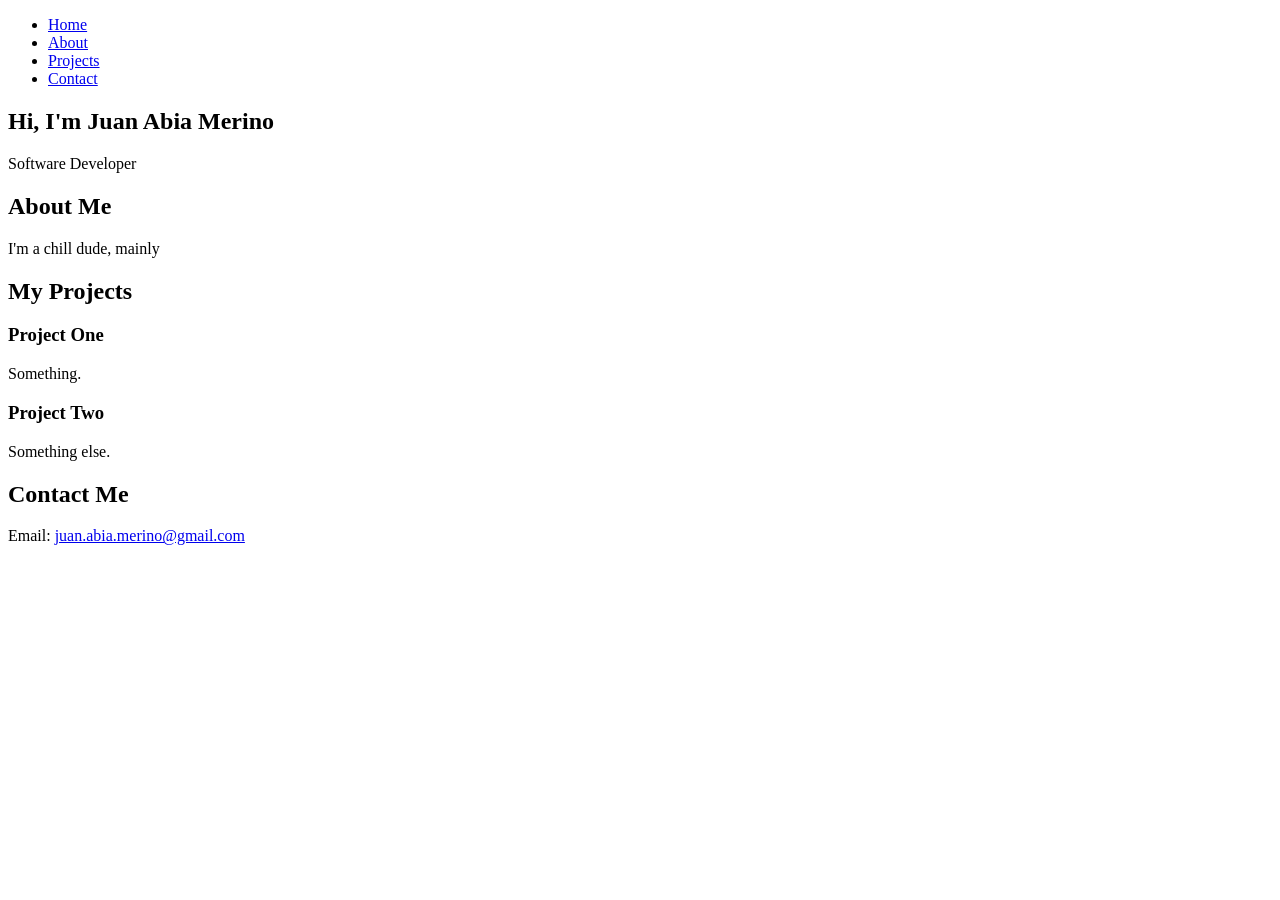
==== index.html @ dba0473e "I wrote something in the wrong order" ====
<!DOCTYPE html>
<html lang="en">
<head>
    <meta charset="UTF-8"/>
    <meta name="viewport" content="width=device-width, initial-scale=1.0" />
    <link rel="stylesheet" href="styles.css">
</head>
<body>
    <header>
        <nav>
            <ul>
                <li><a href="#home">Home</a></li>
                <li><a href="#about">About</a></li>
                <li><a href="#projects">Projects</a></li>
                <li><a href="contact">Contact</a></li>
            </ul>
        </nav>
    </header>

    <main>
        <section id="home">
            <h1>Hi, I'm Juan Abia Merino</h1>
            <p>Software Developer</p>
        </section>

        <section id="about">
            <h2>About Me</h2>
            <p>I'm a chill dude, mainly</p>
        </section>

        <section id="projects">
            <h2>My Projects</h2>
            <div class="card">
                <h3>Project One</h3>
                <p>Something.</p>
            </div>
            <div class="card">
                <h3>Project Two</h3>
                <p>Something else.</p>
            </div>
        </section>

        <section id="contact">
            <h2>Contact Me</h2>
            <p>Email: <a href="mailto:juan.abia.merino@gmail.com?subject=Hello%20There">juan.abia.merino@gmail.com</a></p>
        </section>
    </main>

</body>

</html>
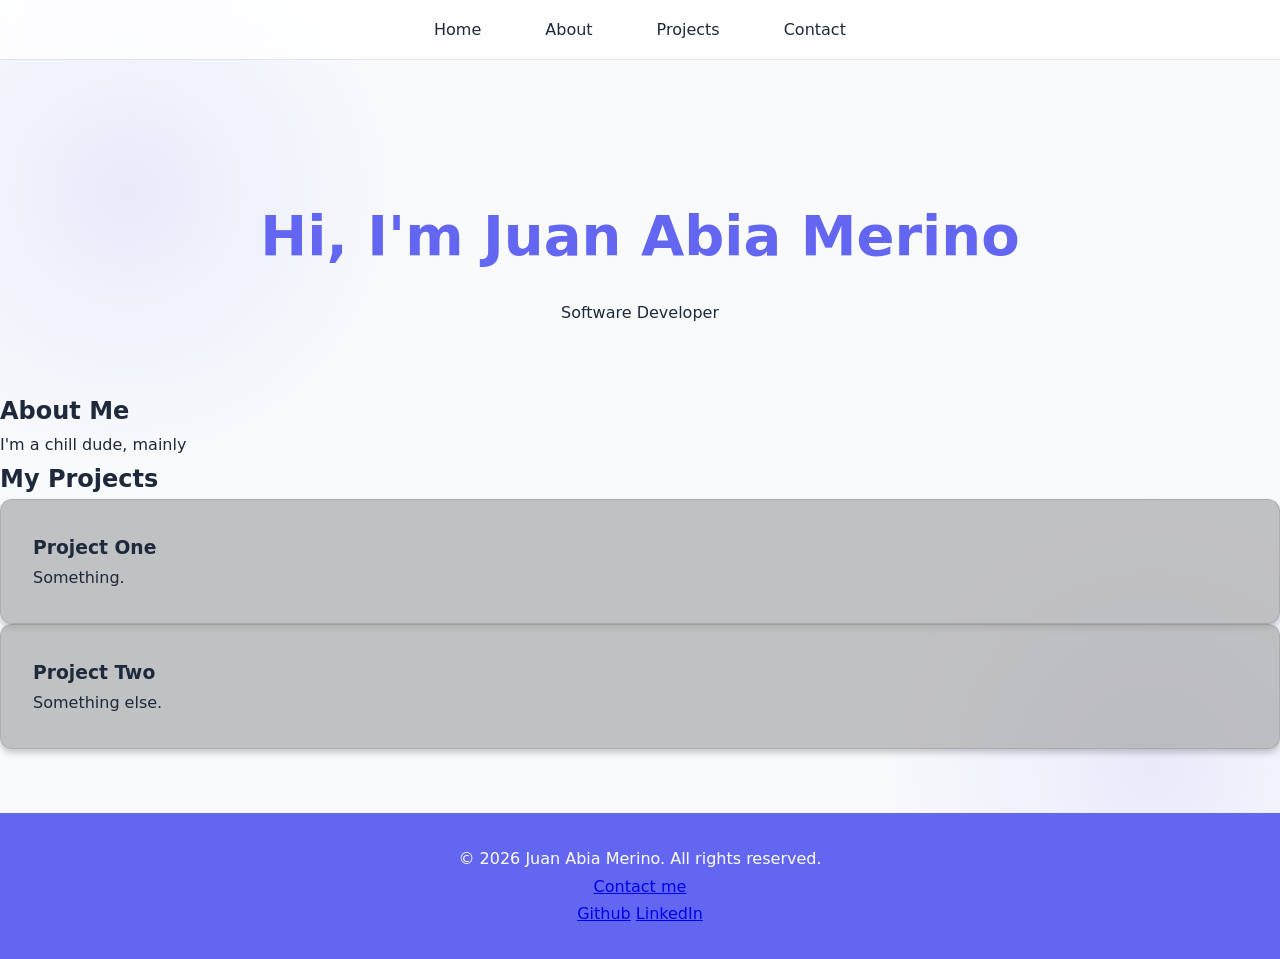
==== commit b592f005: "A bit of rework" ====
--- a/index.html
+++ b/index.html
@@ -3,7 +3,7 @@
 <head>
     <meta charset="UTF-8"/>
     <meta name="viewport" content="width=device-width, initial-scale=1.0" />
-    <link rel="stylesheet" href="styles.css">
+    <link rel="stylesheet" href="./css/styles.css">
 </head>
 <body>
     <header>
@@ -12,7 +12,7 @@
                 <li><a href="#home">Home</a></li>
                 <li><a href="#about">About</a></li>
                 <li><a href="#projects">Projects</a></li>
-                <li><a href="contact">Contact</a></li>
+                <li><a href="#contact">Contact</a></li>
             </ul>
         </nav>
     </header>
@@ -39,12 +39,15 @@
                 <p>Something else.</p>
             </div>
         </section>
-
-        <section id="contact">
-            <h2>Contact Me</h2>
-            <p>Email: <a href="mailto:juan.abia.merino@gmail.com?subject=Hello%20There">juan.abia.merino@gmail.com</a></p>
-        </section>
     </main>
+    <footer>
+        <p>&copy; 2026 Juan Abia Merino. All rights reserved.</p>
+        <p><a href="mailto:juan.abia.merino@gmail.com?subject=Hello%20There">Contact me</a></p>
+        <div>
+            <a href="https://github.com/J4ck4b14" target="_blank">Github</a>
+            <a href="https://linkedin.com/in/juanabiamerino" target="_blank">LinkedIn</a>
+        </div>
+    </footer>
 
 </body>
 
--- a/css/styles.css
+++ b/css/styles.css
@@ -0,0 +1,127 @@
+/* Reset & Variables */
+:root {
+    --primary: #6366f1;
+    --text: #1e293b;
+    --bg: #f8fafc;
+    --card-bg: #9e9e9e9e;
+    --shadow: 0 4px 6px rgba(0,0,0,0.2);
+    --radius: 12px;
+    --transition: all 0.3s ease;
+
+}
+
+* {
+    margin: 0;
+    padding: 0;
+    box-sizing: border-box;
+
+}
+
+body {
+    font-family:'Segoe UI', system-ui, sans-serif;
+    line-height: 1.7;
+    color: var(--text);
+    background: var(--bg);
+    background-image:
+    radial-gradient(circle at 10% 20%, rgba(99, 102, 241, 0.1) 0%, transparent 20%),
+    radial-gradient(circle at 90% 80%, rgba(99, 102, 241, 0.1) 0%, transparent 20%);
+
+}
+
+/* Glassmorphic header */
+header {
+    backdrop-filter: blur(10px);
+    background: rgba(255, 255, 255, 0.8);
+    border-bottom: 1px solid rgba(0,0,0,0.1);
+    padding: 1rem 0;
+    position: sticky;
+    top: 0;
+    z-index: 1000;
+    transition: var(--transition);
+
+}
+
+nav ul {
+    display: flex;
+    justify-content: center;
+    gap: 2rem;
+    list-style: none;
+
+}
+
+nav a {
+    color: var(--text);
+    text-decoration: none;
+    font-weight: 500;
+    padding: 0.5rem 1rem;
+    border-radius: var(--radius);
+    transition: var(--transition);
+
+}
+
+nav a:hover {
+    background: var(--primary);
+    color: white;
+    transform: translateY(-2px);
+
+}
+
+/* Hero Section */
+#home {
+    text-align: center;
+    padding: 8rem 2rem 4rem;
+
+}
+
+#home h1 {
+    font-size: clamp(2rem, 5vw, 3.5rem);
+    color: var(--primary);
+    margin-bottom: 1rem;
+
+}
+
+/* Cards */
+.card {
+    background: var(--card-bg);
+    padding: 2rem;
+    border-radius: var(--radius);
+    box-shadow: var(--shadow);
+    transition: var(--transition);
+    border: 1px solid rgba(0,0,0,0.1);
+
+}
+
+.card:hover {
+    transform: translateY(-5px);
+    box-shadow: 0 20px 25px -5px rgba(0, 0, 0, 0.1);
+
+}
+
+/* Gradient button */
+button {
+    background: linear-gradient(135deg, #6366f1, #8b5cf6);
+    color: white;
+    border: none;
+    padding: 12px 14px;
+    border-radius: var(--radius);
+    cursor: pointer;
+    font-weight: 600;
+    transition: var(--transition);
+
+}
+
+button:hover{
+    transform: scale(1.05);
+    box-shadow: 0 10px 25px rgba(99, 102, 241, 0.3);
+
+}
+
+/* Footer */
+footer {
+    text-align: center;
+    padding: 2rem;
+    margin-top: 4rem;
+    background: var(--primary);
+    color: white;
+
+}
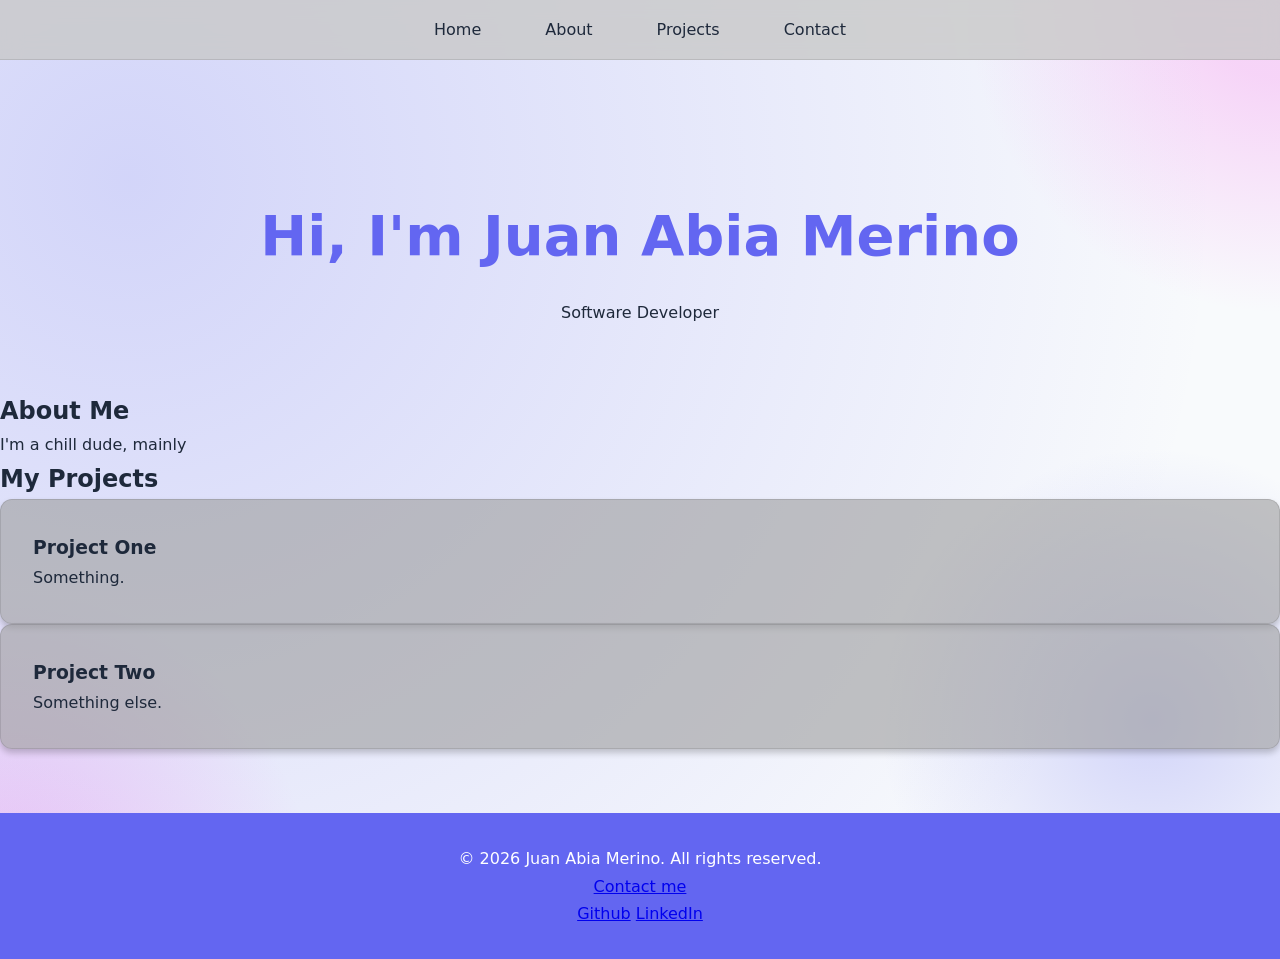
==== commit aee1b6b9: "Added details index.html + Started contact.html" ====
--- a/index.html
+++ b/index.html
@@ -12,7 +12,7 @@
                 <li><a href="#home">Home</a></li>
                 <li><a href="#about">About</a></li>
                 <li><a href="#projects">Projects</a></li>
-                <li><a href="#contact">Contact</a></li>
+                <li><a href="contact.html">Contact</a></li>
             </ul>
         </nav>
     </header>
--- a/css/styles.css
+++ b/css/styles.css
@@ -23,15 +23,19 @@
     color: var(--text);
     background: var(--bg);
     background-image:
-    radial-gradient(circle at 10% 20%, rgba(99, 102, 241, 0.1) 0%, transparent 20%),
-    radial-gradient(circle at 90% 80%, rgba(99, 102, 241, 0.1) 0%, transparent 20%);
+    radial-gradient(circle at 10% 20%, rgba(99, 102, 241, 0.25) 0%, transparent 80%),
+    radial-gradient(circle at 90% 80%, rgba(99, 102, 241, 0.25) 0%, transparent 20%),
+    radial-gradient(circle at 00% 100%, rgba(241, 99, 234, 0.25) 5%, transparent 20%),
+    radial-gradient(circle at 100% 00%, rgba(241, 99, 234, 0.25) 5%, transparent 20%);
+    background-repeat: no-repeat;
+    background-attachment: fixed;
 
 }
 
 /* Glassmorphic header */
 header {
     backdrop-filter: blur(10px);
-    background: rgba(255, 255, 255, 0.8);
+    background: rgba(200, 200, 200, 0.8);
     border-bottom: 1px solid rgba(0,0,0,0.1);
     padding: 1rem 0;
     position: sticky;
@@ -116,6 +120,12 @@
 
 }
 
+form {
+    margin: 50px;
+    gap: 2rem;
+
+}
+
 /* Footer */
 footer {
     text-align: center;
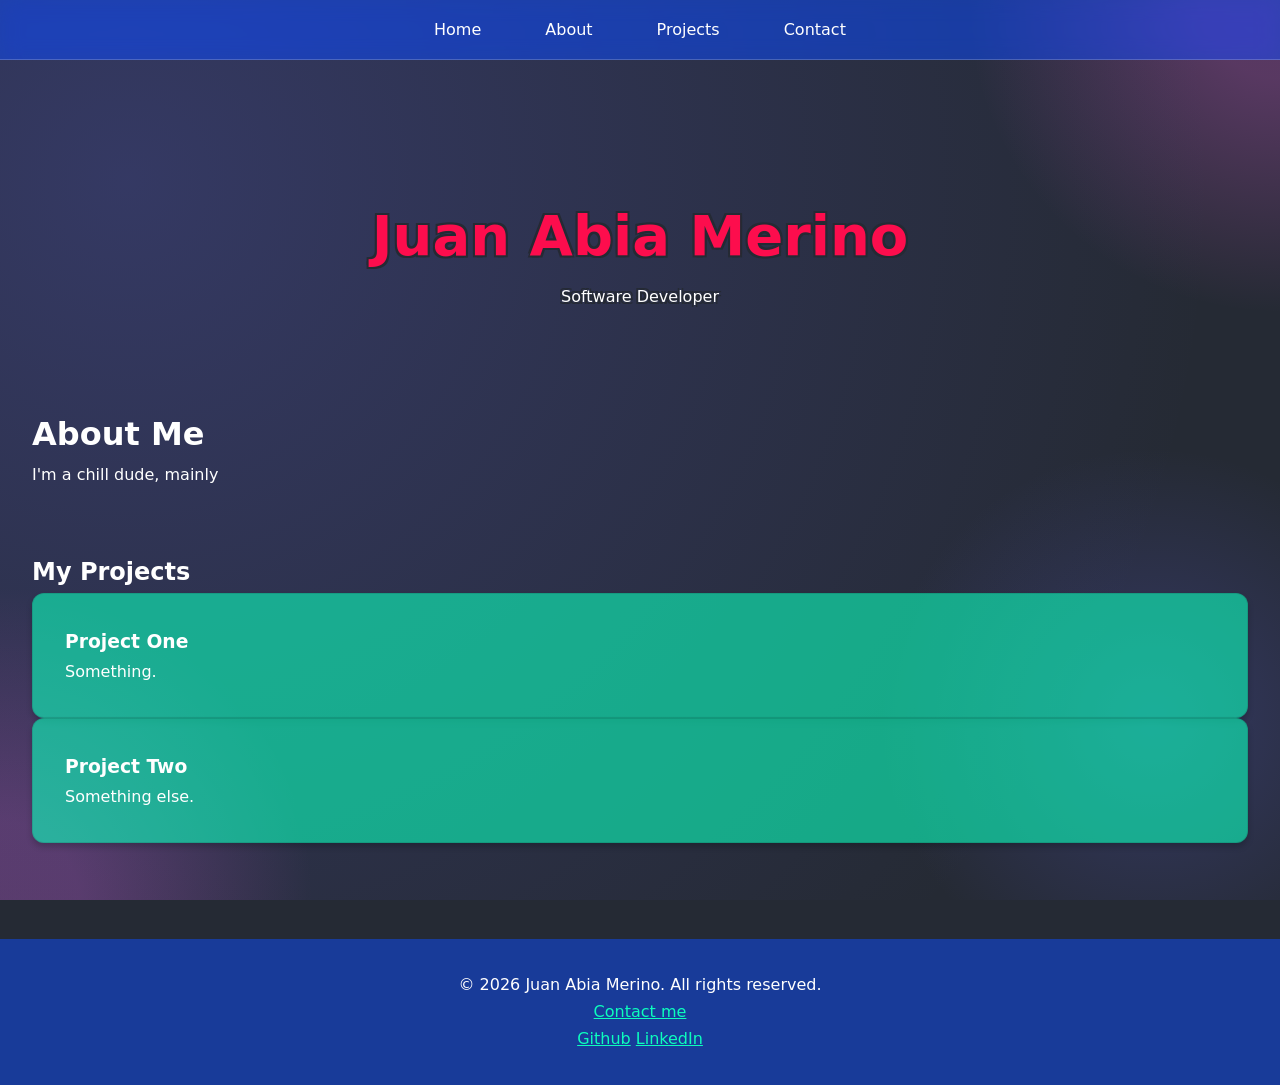
==== commit a5e54cfd: "Updates (mainly style)" ====
--- a/index.html
+++ b/index.html
@@ -3,6 +3,7 @@
 <head>
     <meta charset="UTF-8"/>
     <meta name="viewport" content="width=device-width, initial-scale=1.0" />
+    <title>Home</title>
     <link rel="stylesheet" href="./css/styles.css">
 </head>
 <body>
@@ -10,16 +11,16 @@
         <nav>
             <ul>
                 <li><a href="#home">Home</a></li>
-                <li><a href="#about">About</a></li>
-                <li><a href="#projects">Projects</a></li>
+                <li><a href="about.html">About</a></li>
+                <li><a href="projects.html">Projects</a></li>
                 <li><a href="contact.html">Contact</a></li>
             </ul>
         </nav>
     </header>
 
     <main>
-        <section id="home">
-            <h1>Hi, I'm Juan Abia Merino</h1>
+        <section id="home" class="outline">
+            <h1>Juan Abia Merino</h1>
             <p>Software Developer</p>
         </section>
 
--- a/css/styles.css
+++ b/css/styles.css
@@ -1,13 +1,20 @@
 /* Reset & Variables */
 :root {
-    --primary: #6366f1;
-    --text: #1e293b;
-    --bg: #f8fafc;
-    --card-bg: #9e9e9e9e;
+    --dark-gray: rgba(37, 42, 52, 1);
+    --fuchsia: rgba(253, 13, 77, 1);
+    --blue: 13, 77, 253;
+    --mint: 13, 253, 189;
+    --ocre: 253, 189, 13;
+
+    --primary: rgba(var(--blue), 0.5);
+    --text: white;
+    --bg: var(--dark-gray);
+    --secondary: var(--mint);
+    --card:rgba(var(--mint), 0.6);
+    --accent: var(--fuchsia);
     --shadow: 0 4px 6px rgba(0,0,0,0.2);
     --radius: 12px;
     --transition: all 0.3s ease;
-
 }
 
 * {
@@ -32,11 +39,21 @@
 
 }
 
+/* A bit of a trick for a fake text outline/border */
+
+.outline {
+    text-shadow: -2px -2px 0 var(--dark-gray),
+        2px -2px 0 var(--dark-gray),
+        -2px 2px 0 var(--dark-gray),
+        2px 2px 0 var(--dark-gray);
+}
+
 /* Glassmorphic header */
 header {
-    backdrop-filter: blur(10px);
-    background: rgba(200, 200, 200, 0.8);
-    border-bottom: 1px solid rgba(0,0,0,0.1);
+    backdrop-filter: blur(10px) saturate(150%);
+    -webkit-backdrop-filter: blur(10px) saturate(150%); /* Safari Support */
+    background: var(--primary);
+    border-bottom: 1px solid rgba(255, 255, 255, 0.2);
     padding: 1rem 0;
     position: sticky;
     top: 0;
@@ -64,7 +81,7 @@
 }
 
 nav a:hover {
-    background: var(--primary);
+    background: var(--accent);
     color: white;
     transform: translateY(-2px);
 
@@ -76,23 +93,55 @@
     padding: 8rem 2rem 4rem;
 
 }
-
 #home h1 {
     font-size: clamp(2rem, 5vw, 3.5rem);
-    color: var(--primary);
-    margin-bottom: 1rem;
-
+    color: var(--accent);
+}
+
+#about {
+    padding: 2rem;
+}
+
+#about h2 {
+    font-size: clamp(2rem, 2vw, 2.5rem);
+    color: var(--secondary);
+}
+
+#projects {
+    padding: 2rem;
+
+}
+
+/* Carousel */
+
+.carousel-container {
+    width: 100%;
+    max-width: 1440px;
+    height: 450px;
+    position: relative;
+    perspective: 1000px;
+    margin: 40px auto;
+}
+
+.carousel-track {
+    width: 100%;
+    height: 95%;
+    display: flex;
+    justify-content: center;
+    align-items: center;
+    position: relative;
+    transform-style: preserve-3d;
+    transition: transform 0.8s cubic-bezier(0.25, 0.46, 0.45, 0.94);
 }
 
 /* Cards */
 .card {
-    background: var(--card-bg);
+    background: rgba(var(--mint), 0.6);
     padding: 2rem;
     border-radius: var(--radius);
     box-shadow: var(--shadow);
     transition: var(--transition);
     border: 1px solid rgba(0,0,0,0.1);
-
 }
 
 .card:hover {
@@ -100,6 +149,29 @@
     box-shadow: 0 20px 25px -5px rgba(0, 0, 0, 0.1);
 
 }
+
+/* Navigation arrows */
+.nav-arrow {
+    position: absolute;
+    top: 50%;
+    transform: translateY(-50%);
+    background: rgba(8, 42, 123, 0.6);
+    color: white;
+    width: 40px;
+    height: 40px;
+    border-radius: 50%;
+    display: flex;
+    align-items: center;
+    justify-content: center;
+    cursor: pointer;
+    z-index: 20;
+    font-size: 1.5rem;
+    border: none;
+    outline: none;
+}
+
+/* (In/Active) Dots */
+
 
 /* Gradient button */
 button {
@@ -135,3 +207,7 @@
     color: white;
 
 }
+
+footer a {
+    color: rgba(var(--mint), 1);
+}
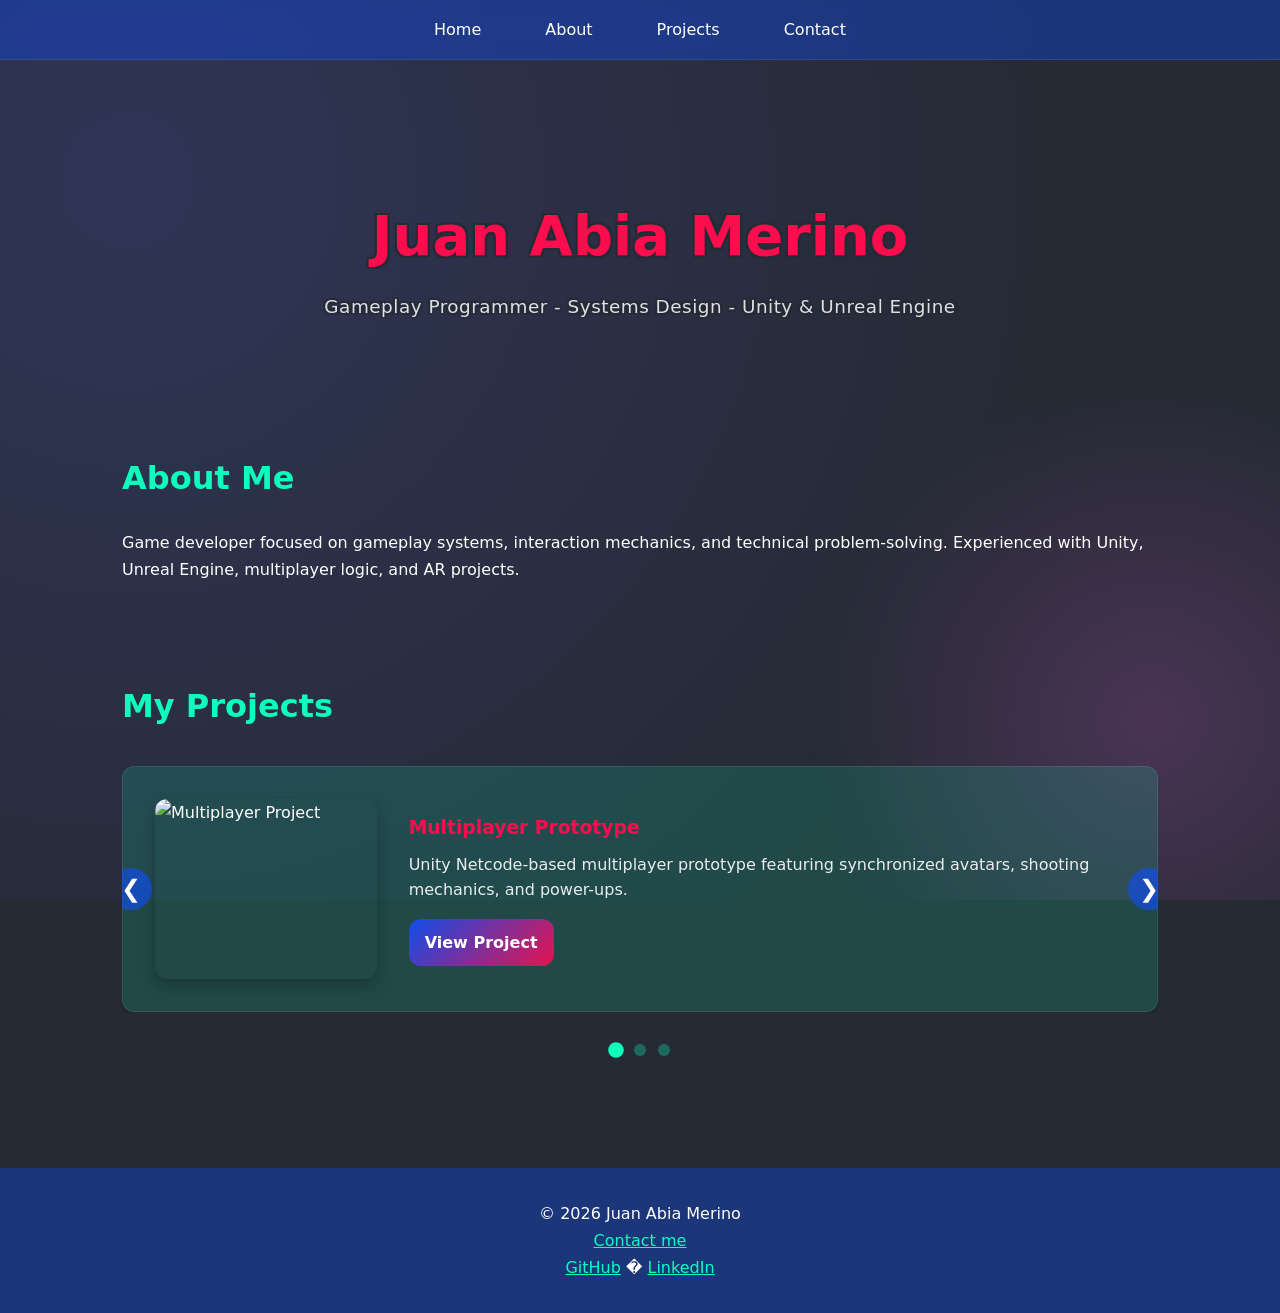
==== commit 5b50d1af: "A lot of rework" ====
--- a/index.html
+++ b/index.html
@@ -3,53 +3,105 @@
 <head>
     <meta charset="UTF-8"/>
     <meta name="viewport" content="width=device-width, initial-scale=1.0" />
-    <title>Home</title>
+    <title>Juan Abia Merino | Game Developer</title>
     <link rel="stylesheet" href="./css/styles.css">
 </head>
 <body>
-    <header>
-        <nav>
-            <ul>
-                <li><a href="#home">Home</a></li>
-                <li><a href="about.html">About</a></li>
-                <li><a href="projects.html">Projects</a></li>
-                <li><a href="contact.html">Contact</a></li>
-            </ul>
-        </nav>
-    </header>
 
-    <main>
-        <section id="home" class="outline">
-            <h1>Juan Abia Merino</h1>
-            <p>Software Developer</p>
-        </section>
+<header>
+    <nav>
+        <ul>
+            <li><a href="index.html">Home</a></li>
+            <li><a href="about.html">About</a></li>
+            <li><a href="projects.html">Projects</a></li>
+            <li><a href="contact.html">Contact</a></li>
+        </ul>
+    </nav>
+</header>
 
-        <section id="about">
-            <h2>About Me</h2>
-            <p>I'm a chill dude, mainly</p>
-        </section>
+<main>
 
-        <section id="projects">
-            <h2>My Projects</h2>
-            <div class="card">
-                <h3>Project One</h3>
-                <p>Something.</p>
+<section id="home" class="outline">
+    <h1>Juan Abia Merino</h1>
+
+    <p>Gameplay Programmer - Systems Design - Unity & Unreal Engine</p>
+</section>
+
+<section id="about">
+    <h2>About Me</h2>
+
+    <p>
+        Game developer focused on gameplay systems, interaction mechanics,
+        and technical problem-solving. Experienced with Unity, Unreal Engine,
+        multiplayer logic, and AR projects.
+    </p>
+</section>
+
+<section id="projects">
+    <h2>My Projects</h2>
+
+    <div class="carousel-container">
+
+        <button class="nav-arrow left" id="prevBtn">&#10094;</button>
+
+        <div class="carousel-track">
+
+            <div class="card project carousel-item active" data-link="projects.html#multiplayer">
+                <img src="./images/project1.jpg" alt="Multiplayer Project">
+                <div class="project-info">
+                    <h3>Multiplayer Prototype</h3>
+                    <p>
+                        Unity Netcode-based multiplayer prototype featuring
+                        synchronized avatars, shooting mechanics, and power-ups.
+                    </p>
+                    <a class="project-link">View Project</a>
+                </div>
             </div>
-            <div class="card">
-                <h3>Project Two</h3>
-                <p>Something else.</p>
+
+            <div class="card project carousel-item" data-link="projects.html#ar">
+                <img src="./images/project2.jpg" alt="AR Minigame">
+                <div class="project-info">
+                    <h3>AR Minigame</h3>
+                    <p>
+                        Augmented reality minigame developed in Unity and Unreal,
+                        combining interaction, animation, and audio systems.
+                    </p>
+                    <a class="project-link">View Project</a>
+                </div>
             </div>
-        </section>
-    </main>
-    <footer>
-        <p>&copy; 2026 Juan Abia Merino. All rights reserved.</p>
-        <p><a href="mailto:juan.abia.merino@gmail.com?subject=Hello%20There">Contact me</a></p>
-        <div>
-            <a href="https://github.com/J4ck4b14" target="_blank">Github</a>
-            <a href="https://linkedin.com/in/juanabiamerino" target="_blank">LinkedIn</a>
+
+            <div class="card project carousel-item" data-link="projects.html#systems">
+                <img src="./images/project3.jpg" alt="Gameplay Systems">
+                <div class="project-info">
+                    <h3>Gameplay Systems</h3>
+                    <p>
+                        Experimental gameplay mechanics focused on player
+                        interaction and system-driven design.
+                    </p>
+                    <a class="project-link">View Project</a>
+                </div>
+            </div>
+
         </div>
-    </footer>
+
+        <button class="nav-arrow right" id="nextBtn">&#10095;</button>
+    </div>
+
+    <div class="carousel-dots" id="carouselDots"></div>
+</section>
+
+<script src="./js/carousel.js"></script>
+
+</main>
+
+<footer>
+    <p>&copy; 2026 Juan Abia Merino</p>
+    <p><a href="mailto:juan.abia.merino@gmail.com">Contact me</a></p>
+    <div>
+        <a href="https://github.com/J4ck4b14" target="_blank">GitHub</a> �
+        <a href="https://linkedin.com/in/juanabiamerino" target="_blank">LinkedIn</a>
+    </div>
+</footer>
 
 </body>
-
-</html>+</html>
--- a/css/styles.css
+++ b/css/styles.css
@@ -1,18 +1,23 @@
-/* Reset & Variables */
+/* =========================
+   Reset & Variables
+   ========================= */
+
 :root {
     --dark-gray: rgba(37, 42, 52, 1);
-    --fuchsia: rgba(253, 13, 77, 1);
-    --blue: 13, 77, 253;
-    --mint: 13, 253, 189;
-    --ocre: 253, 189, 13;
-
-    --primary: rgba(var(--blue), 0.5);
+
+    --color-primary: 13, 77, 253;
+    --color-accent: 253, 13, 77;
+    --color-surface: 13, 253, 189;
+
+    --primary: rgba(var(--color-primary), 0.35);
+    --accent: rgba(var(--color-accent), 1);
+    --secondary: rgba(var(--color-surface), 1);
+
     --text: white;
     --bg: var(--dark-gray);
-    --secondary: var(--mint);
-    --card:rgba(var(--mint), 0.6);
-    --accent: var(--fuchsia);
-    --shadow: 0 4px 6px rgba(0,0,0,0.2);
+    --card-bg: rgba(var(--color-surface), 0.15);
+
+    --shadow: 0 6px 15px rgba(0,0,0,0.25);
     --radius: 12px;
     --transition: all 0.3s ease;
 }
@@ -21,45 +26,60 @@
     margin: 0;
     padding: 0;
     box-sizing: border-box;
-
-}
+}
+
+/* =========================
+   Base layout
+   ========================= */
 
 body {
-    font-family:'Segoe UI', system-ui, sans-serif;
+    font-family: 'Segoe UI', system-ui, sans-serif;
     line-height: 1.7;
     color: var(--text);
     background: var(--bg);
     background-image:
-    radial-gradient(circle at 10% 20%, rgba(99, 102, 241, 0.25) 0%, transparent 80%),
-    radial-gradient(circle at 90% 80%, rgba(99, 102, 241, 0.25) 0%, transparent 20%),
-    radial-gradient(circle at 00% 100%, rgba(241, 99, 234, 0.25) 5%, transparent 20%),
-    radial-gradient(circle at 100% 00%, rgba(241, 99, 234, 0.25) 5%, transparent 20%);
-    background-repeat: no-repeat;
+        radial-gradient(circle at 10% 20%, rgba(99, 102, 241, 0.18), transparent 70%),
+        radial-gradient(circle at 90% 80%, rgba(241, 99, 234, 0.18), transparent 25%);
     background-attachment: fixed;
-
-}
-
-/* A bit of a trick for a fake text outline/border */
+}
+
+section {
+    max-width: 1100px;
+    margin: auto;
+    padding: 3rem 2rem;
+}
+
+section h2 {
+    font-size: clamp(2rem, 2vw, 2.5rem);
+    color: var(--secondary);
+    margin-bottom: 1.5rem;
+}
+
+/* =========================
+   Text outline
+   ========================= */
 
 .outline {
-    text-shadow: -2px -2px 0 var(--dark-gray),
-        2px -2px 0 var(--dark-gray),
-        -2px 2px 0 var(--dark-gray),
-        2px 2px 0 var(--dark-gray);
-}
-
-/* Glassmorphic header */
+    text-shadow:
+        -2px -2px 0 var(--dark-gray),
+         2px -2px 0 var(--dark-gray),
+        -2px  2px 0 var(--dark-gray),
+         2px  2px 0 var(--dark-gray);
+}
+
+/* =========================
+   Header & Navigation
+   ========================= */
+
 header {
-    backdrop-filter: blur(10px) saturate(150%);
-    -webkit-backdrop-filter: blur(10px) saturate(150%); /* Safari Support */
+    backdrop-filter: blur(8px) saturate(120%);
+    -webkit-backdrop-filter: blur(8px) saturate(120%);
     background: var(--primary);
-    border-bottom: 1px solid rgba(255, 255, 255, 0.2);
+    border-bottom: 1px solid rgba(255,255,255,0.08);
     padding: 1rem 0;
     position: sticky;
     top: 0;
     z-index: 1000;
-    transition: var(--transition);
-
 }
 
 nav ul {
@@ -67,7 +87,6 @@
     justify-content: center;
     gap: 2rem;
     list-style: none;
-
 }
 
 nav a {
@@ -77,137 +96,202 @@
     padding: 0.5rem 1rem;
     border-radius: var(--radius);
     transition: var(--transition);
-
 }
 
 nav a:hover {
     background: var(--accent);
-    color: white;
     transform: translateY(-2px);
-
-}
-
-/* Hero Section */
+}
+
+/* =========================
+   Hero
+   ========================= */
+
 #home {
     text-align: center;
-    padding: 8rem 2rem 4rem;
-
-}
+    padding: 8rem 2rem 5rem;
+}
+
 #home h1 {
-    font-size: clamp(2rem, 5vw, 3.5rem);
+    font-size: clamp(2.5rem, 5vw, 3.5rem);
     color: var(--accent);
 }
 
-#about {
+#home p {
+    margin-top: 0.5rem;
+    font-size: 1.15rem;
+    opacity: 0.85;
+    letter-spacing: 0.5px;
+}
+
+/* =========================
+   Cards
+   ========================= */
+
+.card {
+    background: var(--card-bg);
     padding: 2rem;
-}
-
-#about h2 {
-    font-size: clamp(2rem, 2vw, 2.5rem);
-    color: var(--secondary);
-}
-
-#projects {
-    padding: 2rem;
-
-}
-
-/* Carousel */
+    border-radius: var(--radius);
+    box-shadow: var(--shadow);
+    border: 1px solid rgba(255,255,255,0.08);
+    transition: var(--transition);
+}
+
+/* =========================
+   Projects Carousel
+   ========================= */
 
 .carousel-container {
-    width: 100%;
-    max-width: 1440px;
-    height: 450px;
     position: relative;
-    perspective: 1000px;
-    margin: 40px auto;
+    margin: 2rem auto;
+    overflow: hidden;
 }
 
 .carousel-track {
-    width: 100%;
-    height: 95%;
-    display: flex;
-    justify-content: center;
+    display: flex;
+}
+
+.carousel-item {
+    min-width: 100%;
+    opacity: 0;
+    pointer-events: none;
+    transition: opacity 0.4s ease;
+}
+
+.carousel-item.active {
+    opacity: 1;
+    pointer-events: auto;
+}
+
+/* =========================
+   Project Card Layout
+   ========================= */
+
+.card.project {
+    display: flex;
     align-items: center;
-    position: relative;
-    transform-style: preserve-3d;
-    transition: transform 0.8s cubic-bezier(0.25, 0.46, 0.45, 0.94);
-}
-
-/* Cards */
-.card {
-    background: rgba(var(--mint), 0.6);
-    padding: 2rem;
+    gap: 2rem;
+}
+
+.card.project img {
+    width: 280px;
+    height: 180px;
+    object-fit: cover;
     border-radius: var(--radius);
     box-shadow: var(--shadow);
-    transition: var(--transition);
-    border: 1px solid rgba(0,0,0,0.1);
-}
-
-.card:hover {
-    transform: translateY(-5px);
-    box-shadow: 0 20px 25px -5px rgba(0, 0, 0, 0.1);
-
-}
-
-/* Navigation arrows */
+}
+
+.project-info {
+    display: flex;
+    flex-direction: column;
+}
+
+.project-info h3 {
+    color: var(--accent);
+    margin-bottom: 0.5rem;
+}
+
+.project-info p {
+    opacity: 0.9;
+    line-height: 1.6;
+}
+
+/* ---- View Project Button ---- */
+
+.project-link {
+    align-self: flex-start;
+    margin-top: 1rem;
+    padding: 10px 16px;
+    border-radius: var(--radius);
+    background: linear-gradient(
+        135deg,
+        rgba(var(--color-primary), 0.9),
+        rgba(var(--color-accent), 0.9)
+    );
+    color: white;
+    text-decoration: none;
+    font-weight: 600;
+    transition: var(--transition);
+}
+
+.project-link:hover {
+    transform: translateY(-2px) scale(1.05);
+    box-shadow: 0 12px 25px rgba(0,0,0,0.35);
+}
+
+/* =========================
+   Carousel Navigation
+   ========================= */
+
 .nav-arrow {
     position: absolute;
     top: 50%;
     transform: translateY(-50%);
-    background: rgba(8, 42, 123, 0.6);
+    background: rgba(var(--color-primary), 0.6);
     color: white;
-    width: 40px;
-    height: 40px;
+    width: 42px;
+    height: 42px;
     border-radius: 50%;
-    display: flex;
-    align-items: center;
+    border: none;
+    cursor: pointer;
+    font-size: 1.5rem;
+    z-index: 10;
+}
+
+.nav-arrow.left { left: -12px; }
+.nav-arrow.right { right: -12px; }
+
+/* =========================
+   Carousel Dots
+   ========================= */
+
+.carousel-dots {
+    display: flex;
     justify-content: center;
+    gap: 12px;
+    margin-top: 1.5rem;
+}
+
+.carousel-dot {
+    width: 12px;
+    height: 12px;
+    border-radius: 50%;
+    background: rgba(var(--color-surface), 0.3);
     cursor: pointer;
-    z-index: 20;
-    font-size: 1.5rem;
-    border: none;
-    outline: none;
-}
-
-/* (In/Active) Dots */
-
-
-/* Gradient button */
-button {
-    background: linear-gradient(135deg, #6366f1, #8b5cf6);
-    color: white;
-    border: none;
-    padding: 12px 14px;
-    border-radius: var(--radius);
-    cursor: pointer;
-    font-weight: 600;
-    transition: var(--transition);
-
-}
-
-button:hover{
-    transform: scale(1.05);
-    box-shadow: 0 10px 25px rgba(99, 102, 241, 0.3);
-
-}
-
-form {
-    margin: 50px;
-    gap: 2rem;
-
-}
-
-/* Footer */
+    transition: var(--transition);
+}
+
+.carousel-dot.active {
+    background: rgba(var(--color-surface), 1);
+    transform: scale(1.3);
+}
+
+/* =========================
+   Footer
+   ========================= */
+
 footer {
     text-align: center;
     padding: 2rem;
     margin-top: 4rem;
     background: var(--primary);
-    color: white;
-
 }
 
 footer a {
-    color: rgba(var(--mint), 1);
-}
+    color: var(--secondary);
+}
+
+/* =========================
+   Responsive
+   ========================= */
+
+@media (max-width: 768px) {
+    .card.project {
+        flex-direction: column;
+        text-align: center;
+    }
+
+    .project-link {
+        align-self: center;
+    }
+}
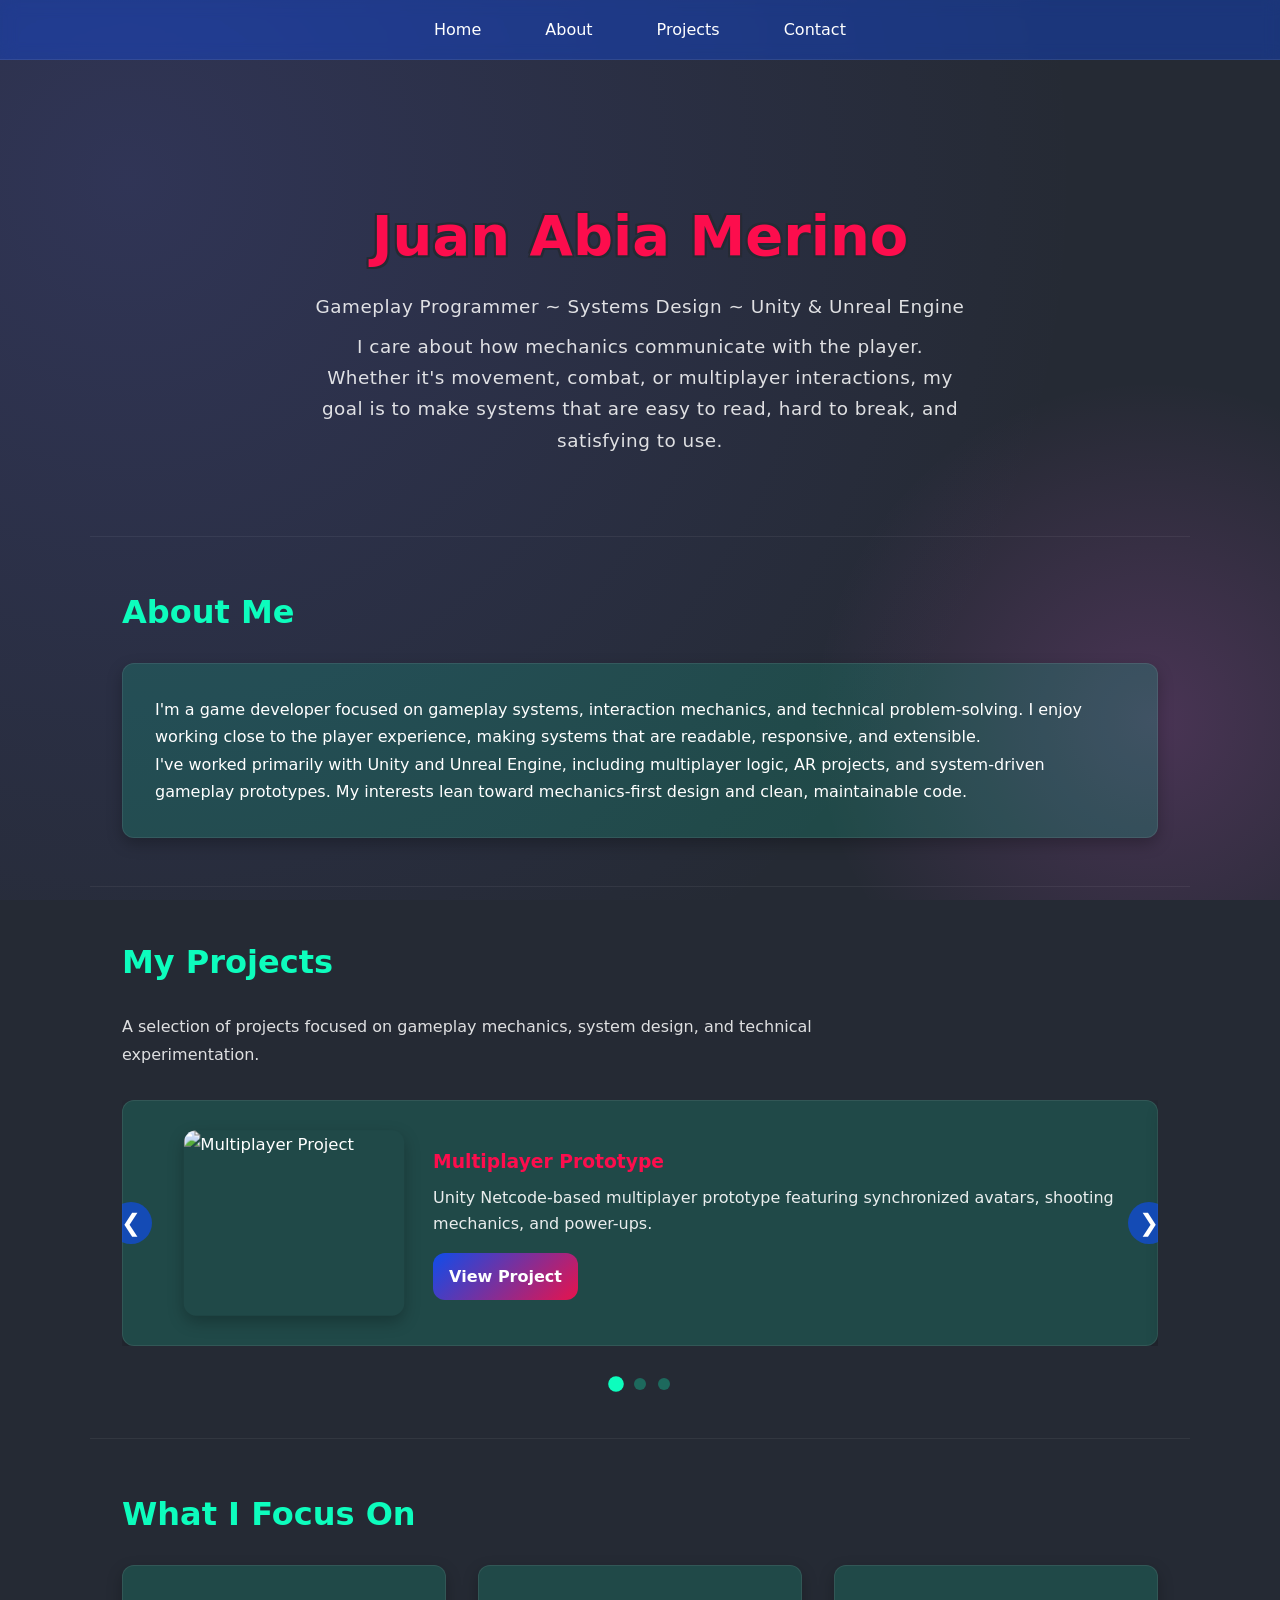
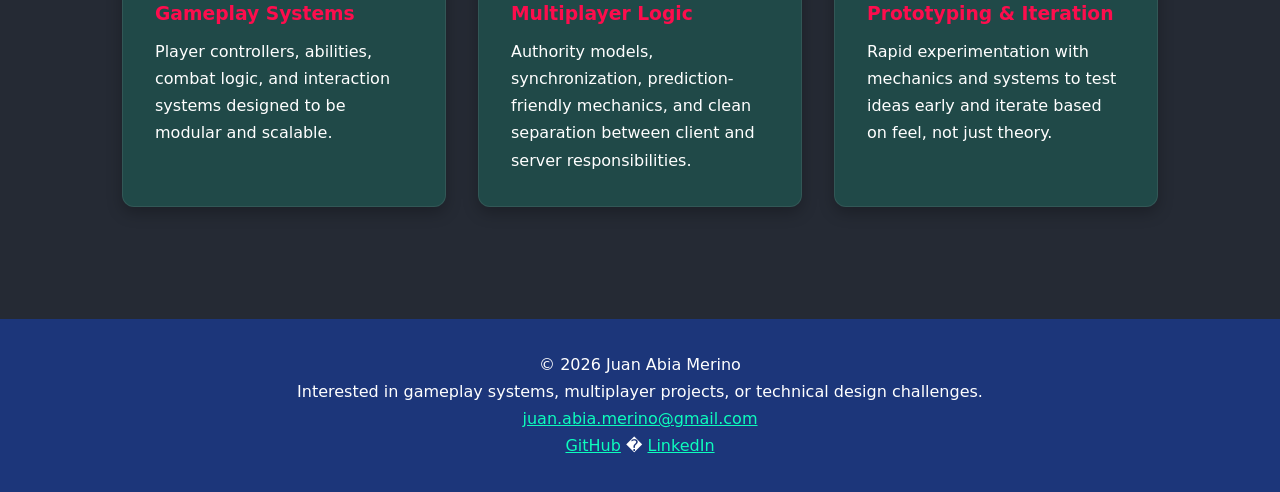
==== commit ced2e6c5: "Updated carousel and added structure + content" ====
--- a/index.html
+++ b/index.html
@@ -4,6 +4,7 @@
     <meta charset="UTF-8"/>
     <meta name="viewport" content="width=device-width, initial-scale=1.0" />
     <title>Juan Abia Merino | Game Developer</title>
+    <link rel="icon" type="image/fav-icon" href="./images/favicon.ico">
     <link rel="stylesheet" href="./css/styles.css">
 </head>
 <body>
@@ -21,24 +22,45 @@
 
 <main>
 
-<section id="home" class="outline">
-    <h1>Juan Abia Merino</h1>
+<section id="home">
+    <h1 class="outline">Juan Abia Merino</h1>
+    <p class="hero-subtitle">
+        Gameplay Programmer ~ Systems Design ~ Unity & Unreal Engine
+    </p>
 
-    <p>Gameplay Programmer - Systems Design - Unity & Unreal Engine</p>
+    <p class="hero-description">
+        I care about how mechanics communicate with the player.
+        Whether it's movement, combat, or multiplayer interactions,
+        my goal is to make systems that are easy to read, hard to break,
+        and satisfying to use.
+    </p>
 </section>
 
 <section id="about">
     <h2>About Me</h2>
 
-    <p>
-        Game developer focused on gameplay systems, interaction mechanics,
-        and technical problem-solving. Experienced with Unity, Unreal Engine,
-        multiplayer logic, and AR projects.
-    </p>
+    <div class="card">
+        <p>
+            I'm a game developer focused on gameplay systems, interaction mechanics,
+            and technical problem-solving. I enjoy working close to the player experience,
+            making systems that are readable, responsive, and extensible.
+        </p>
+
+        <p>
+            I've worked primarily with Unity and Unreal Engine, including multiplayer logic,
+            AR projects, and system-driven gameplay prototypes. My interests lean toward
+            mechanics-first design and clean, maintainable code.
+        </p>
+    </div>
 </section>
 
 <section id="projects">
     <h2>My Projects</h2>
+
+    <p class="section-intro">
+    A selection of projects focused on gameplay mechanics,
+    system design, and technical experimentation.
+    </p>
 
     <div class="carousel-container">
 
@@ -54,7 +76,7 @@
                         Unity Netcode-based multiplayer prototype featuring
                         synchronized avatars, shooting mechanics, and power-ups.
                     </p>
-                    <a class="project-link">View Project</a>
+                    <a class="project-link" href="projects.html#multiplayer">View Project</a>
                 </div>
             </div>
 
@@ -66,7 +88,7 @@
                         Augmented reality minigame developed in Unity and Unreal,
                         combining interaction, animation, and audio systems.
                     </p>
-                    <a class="project-link">View Project</a>
+                    <a class="project-link" href="projects.html#ar">View Project</a>
                 </div>
             </div>
 
@@ -78,7 +100,7 @@
                         Experimental gameplay mechanics focused on player
                         interaction and system-driven design.
                     </p>
-                    <a class="project-link">View Project</a>
+                    <a class="project-link" href="projects.html#systems">View Project</a>
                 </div>
             </div>
 
@@ -90,13 +112,50 @@
     <div class="carousel-dots" id="carouselDots"></div>
 </section>
 
+<section id="focus">
+    <h2>What I Focus On</h2>
+
+    <div class="focus-grid">
+        <div class="card">
+            <h3>Gameplay Systems</h3>
+            <p>
+                Player controllers, abilities, combat logic, and interaction systems
+                designed to be modular and scalable.
+            </p>
+        </div>
+
+        <div class="card">
+            <h3>Multiplayer Logic</h3>
+            <p>
+                Authority models, synchronization, prediction-friendly mechanics,
+                and clean separation between client and server responsibilities.
+            </p>
+        </div>
+
+        <div class="card">
+            <h3>Prototyping & Iteration</h3>
+            <p>
+                Rapid experimentation with mechanics and systems to test ideas early
+                and iterate based on feel, not just theory.
+            </p>
+        </div>
+    </div>
+</section>
+
 <script src="./js/carousel.js"></script>
 
 </main>
 
 <footer>
     <p>&copy; 2026 Juan Abia Merino</p>
-    <p><a href="mailto:juan.abia.merino@gmail.com">Contact me</a></p>
+
+    <p>
+        Interested in gameplay systems, multiplayer projects,
+        or technical design challenges.
+    </p>
+    <p>
+        <a href="mailto:juan.abia.merino@gmail.com">juan.abia.merino@gmail.com</a>
+    </p>
     <div>
         <a href="https://github.com/J4ck4b14" target="_blank">GitHub</a> �
         <a href="https://linkedin.com/in/juanabiamerino" target="_blank">LinkedIn</a>
--- a/css/styles.css
+++ b/css/styles.css
@@ -55,6 +55,80 @@
     margin-bottom: 1.5rem;
 }
 
+.hero-subtitle {
+    margin-top: 0.5rem;
+    font-size: 1.1rem;
+    opacity: 0.85;
+    letter-spacing: 0.5px;
+}
+
+.hero-description {
+    max-width: 640px;
+    margin: 1.5rem auto 0;
+    font-size: 0.25rem;
+    opacity: 0.8;
+}
+
+#focus h3 {
+    color: var(--accent);
+    margin-bottom: 0.5rem;
+}
+
+#focus .card {
+    position: relative;
+    transition: transform 0.3s ease, box-shadow 0.3s ease;
+}
+
+#focus .card h3 {
+    transition: transform 0.3s ease;
+}
+
+#focus .card::before {
+    content: "";
+    position: absolute;
+    inset: -2px;
+    border-radius: inherit;
+    /*background: linear-gradient(
+        135deg,
+        rgba(var(--color-primary), 0.6),
+        rgba(var(--color-accent), 0.6)
+    );*/
+    opacity: 0;
+    filter: blur(12px);
+    transition: opacity 0.3s ease;
+    z-index: -1;
+    pointer-events: none;
+}
+
+#focus .card:hover h3 {
+    transform: translateX(4px);
+}
+
+#focus .card:hover {
+    transform: translateY(-6px);
+    box-shadow: 0 25px 50px rgba(255, 255, 255, 0.05);
+}
+
+#focus .card:hover::before {
+    opacity: 1;
+}
+
+.focus-grid {
+    display: grid;
+    grid-template-columns: repeat(auto-fit, minmax(260px, 1fr));
+    gap: 2rem;
+}
+
+.section-intro {
+    max-width: 720px;
+    margin-bottom: 2rem;
+    opacity: 0.85;
+}
+
+section + section {
+    border-top: 1px solid rgba(255,255,255,0.06);
+}
+
 /* =========================
    Text outline
    ========================= */
@@ -149,18 +223,30 @@
 
 .carousel-track {
     display: flex;
+    transition: transform 0.5s ease;
 }
 
 .carousel-item {
     min-width: 100%;
-    opacity: 0;
-    pointer-events: none;
+    opacity: 0.4;
     transition: opacity 0.4s ease;
 }
 
 .carousel-item.active {
     opacity: 1;
-    pointer-events: auto;
+}
+
+.carousel-item.active img {
+    transform: scale(1.03);
+    transition: transform 0.4s ease;
+}
+
+.carousel-item.active .card.project::before {
+    opacity: 1;
+}
+
+.carousel-item.active .card {
+    box-shadow: 0 20px 40px rgba(0,0,0,0.45);
 }
 
 /* =========================
@@ -179,6 +265,22 @@
     object-fit: cover;
     border-radius: var(--radius);
     box-shadow: var(--shadow);
+}
+
+.card.project::before {
+    content: "";
+    position: relative;
+    pointer-events: none;
+    inset: -1px;
+    border-radius: inherit;
+    background: linear-gradient(
+        135deg,
+        rgba(var(--color-primary), 0.25),
+        rgba(var(--color-accent), 0.25)
+    );
+    opacity: 0;
+    transition: opacity 0.3s ease;
+    z-index: -1;
 }
 
 .project-info {
@@ -212,6 +314,8 @@
     text-decoration: none;
     font-weight: 600;
     transition: var(--transition);
+    position: relative;
+    z-index: 2;
 }
 
 .project-link:hover {
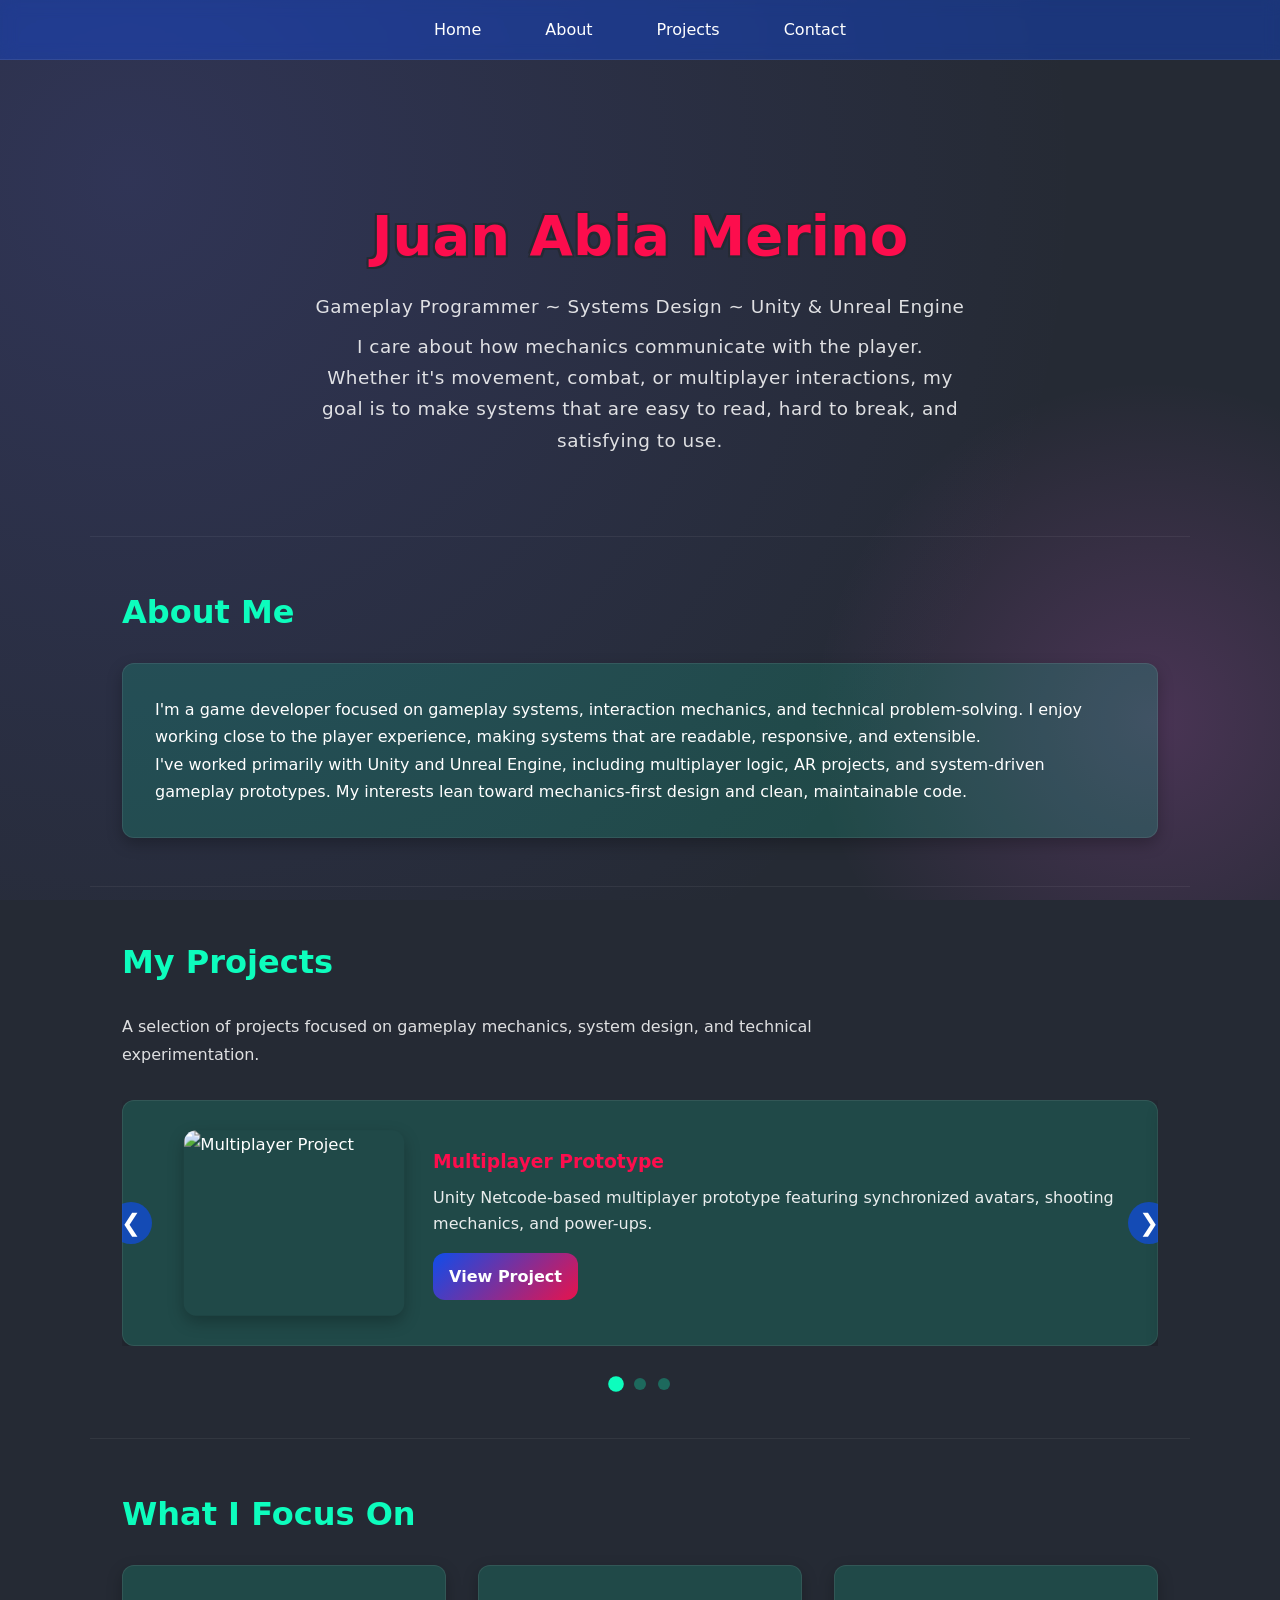
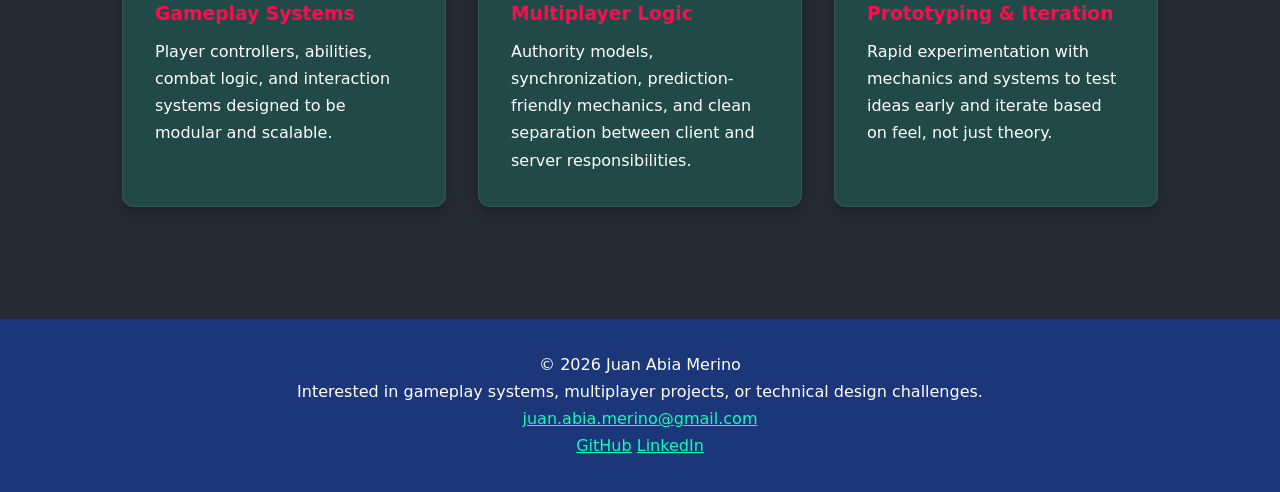
==== commit 1dee1335: "Update index.html" ====
--- a/index.html
+++ b/index.html
@@ -157,7 +157,7 @@
         <a href="mailto:juan.abia.merino@gmail.com">juan.abia.merino@gmail.com</a>
     </p>
     <div>
-        <a href="https://github.com/J4ck4b14" target="_blank">GitHub</a> �
+        <a href="https://github.com/J4ck4b14" target="_blank">GitHub</a>
         <a href="https://linkedin.com/in/juanabiamerino" target="_blank">LinkedIn</a>
     </div>
 </footer>
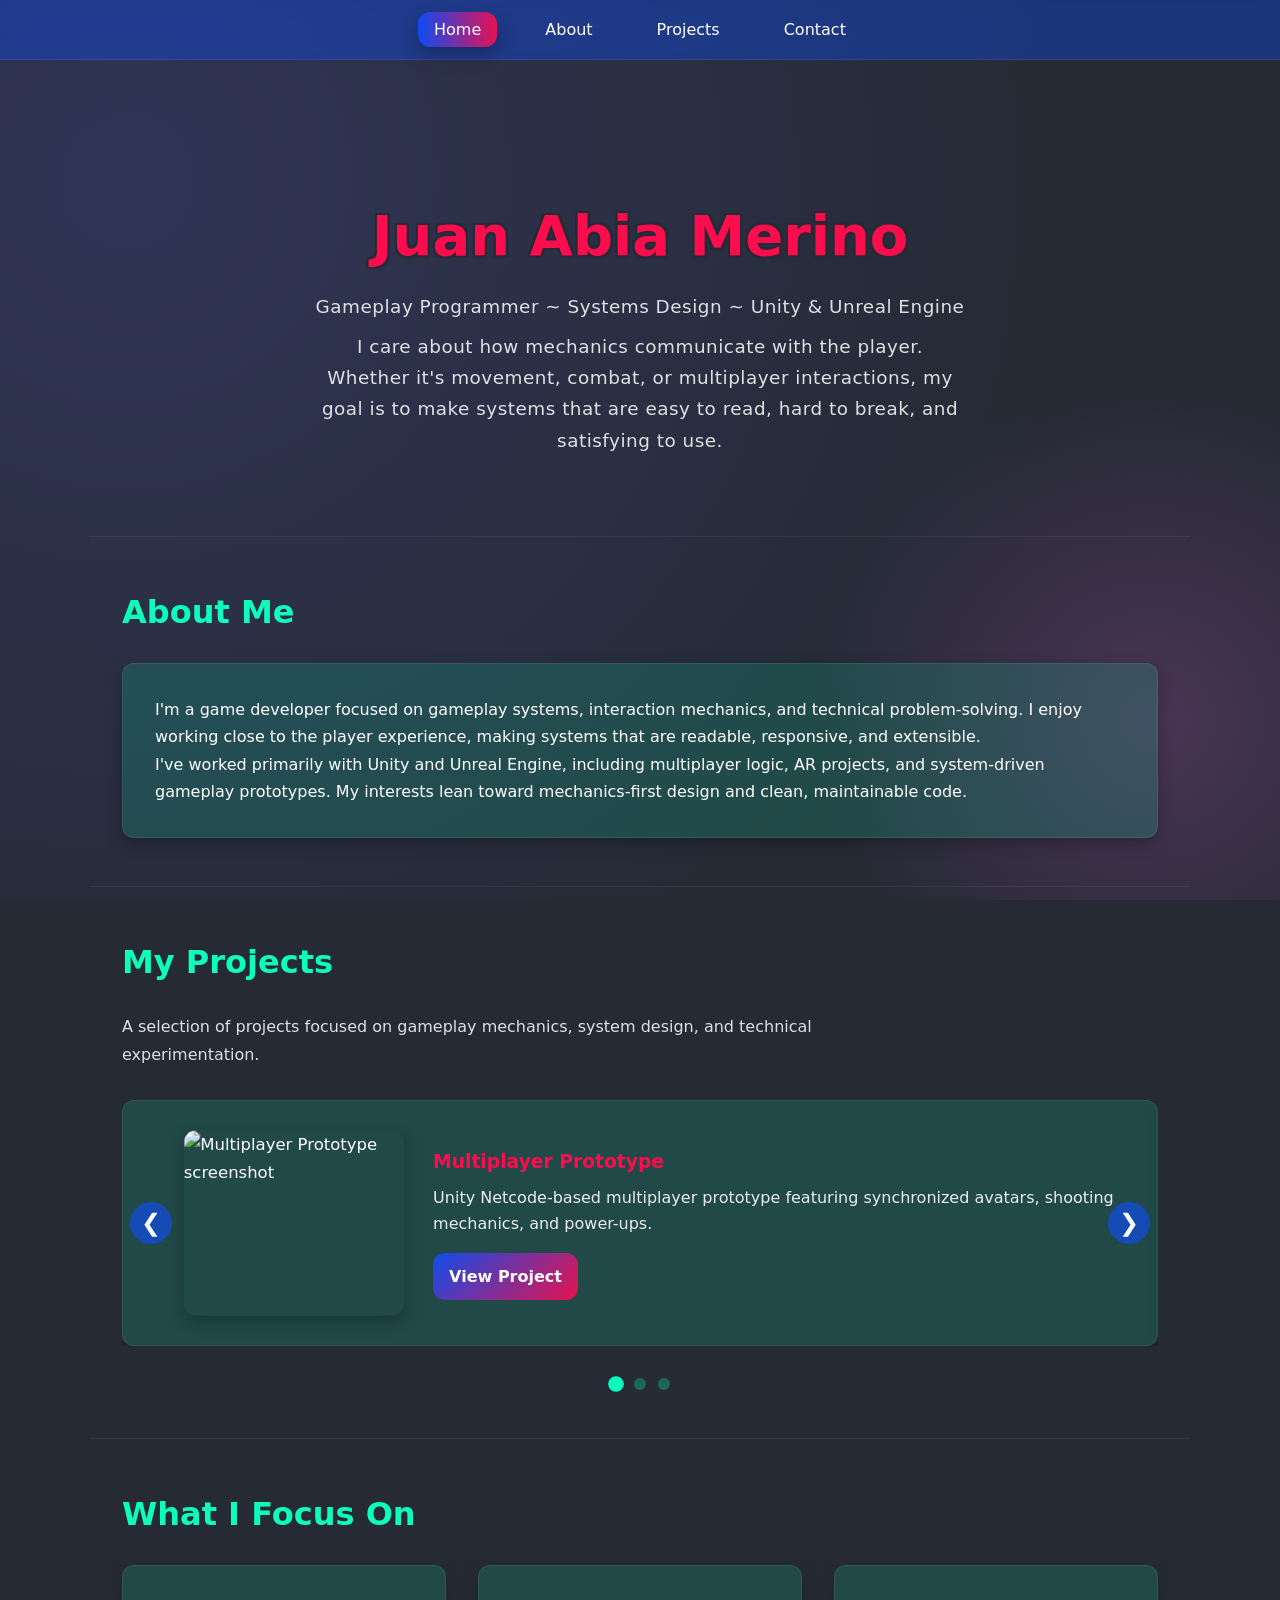
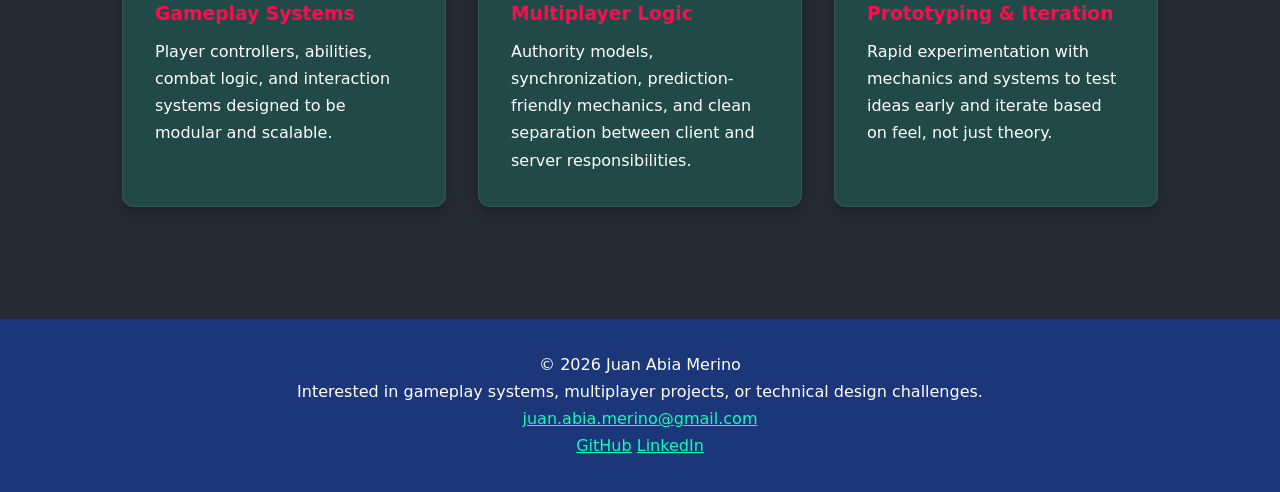
==== commit 7d93f75e: "Updataed the web Added content for projects and about. Updated all the other scripts." ====
--- a/index.html
+++ b/index.html
@@ -4,15 +4,18 @@
     <meta charset="UTF-8"/>
     <meta name="viewport" content="width=device-width, initial-scale=1.0" />
     <title>Juan Abia Merino | Game Developer</title>
+    <meta name="description" content="Juan Abia Merino - Gameplay programmer focusing on systems design, multiplayer and prototype-driven development using Unity & Unreal Engine.">
     <link rel="icon" type="image/fav-icon" href="./images/favicon.ico">
     <link rel="stylesheet" href="./css/styles.css">
 </head>
 <body>
 
+<a class="skip-link" href="#main">Skip to content</a>
+
 <header>
-    <nav>
+    <nav aria-label="Main navigation">
         <ul>
-            <li><a href="index.html">Home</a></li>
+            <li><a href="index.html" class="active">Home</a></li>
             <li><a href="about.html">About</a></li>
             <li><a href="projects.html">Projects</a></li>
             <li><a href="contact.html">Contact</a></li>
@@ -20,7 +23,7 @@
     </nav>
 </header>
 
-<main>
+<main id="main">
 
 <section id="home">
     <h1 class="outline">Juan Abia Merino</h1>
@@ -62,14 +65,14 @@
     system design, and technical experimentation.
     </p>
 
-    <div class="carousel-container">
+    <div class="carousel-container" role="region" aria-label="Featured projects" aria-live="polite">
 
-        <button class="nav-arrow left" id="prevBtn">&#10094;</button>
+        <button class="nav-arrow left" id="prevBtn" aria-label="Previous project">&#10094;</button>
 
         <div class="carousel-track">
 
-            <div class="card project carousel-item active" data-link="projects.html#multiplayer">
-                <img src="./images/project1.jpg" alt="Multiplayer Project">
+            <div class="card project carousel-item active" data-link="projects.html#multiplayer" tabindex="0" aria-hidden="false">
+                <img src="./images/project1.jpg" alt="Multiplayer Prototype screenshot">
                 <div class="project-info">
                     <h3>Multiplayer Prototype</h3>
                     <p>
@@ -80,20 +83,20 @@
                 </div>
             </div>
 
-            <div class="card project carousel-item" data-link="projects.html#ar">
-                <img src="./images/project2.jpg" alt="AR Minigame">
+            <div class="card project carousel-item" data-link="projects.html#ar" tabindex="-1" aria-hidden="true">
+                <img src="./images/project2.jpg" alt="AR Minigame screenshot">
                 <div class="project-info">
                     <h3>AR Minigame</h3>
                     <p>
-                        Augmented reality minigame developed in Unity and Unreal,
+                        Augmented reality minigame developed in Unity,
                         combining interaction, animation, and audio systems.
                     </p>
                     <a class="project-link" href="projects.html#ar">View Project</a>
                 </div>
             </div>
 
-            <div class="card project carousel-item" data-link="projects.html#systems">
-                <img src="./images/project3.jpg" alt="Gameplay Systems">
+            <div class="card project carousel-item" data-link="projects.html#systems" tabindex="-1" aria-hidden="true">
+                <img src="./images/project3.jpg" alt="Gameplay Systems experiments screenshot">
                 <div class="project-info">
                     <h3>Gameplay Systems</h3>
                     <p>
@@ -106,10 +109,10 @@
 
         </div>
 
-        <button class="nav-arrow right" id="nextBtn">&#10095;</button>
+        <button class="nav-arrow right" id="nextBtn" aria-label="Next project">&#10095;</button>
     </div>
 
-    <div class="carousel-dots" id="carouselDots"></div>
+    <div class="carousel-dots" id="carouselDots" aria-hidden="false"></div>
 </section>
 
 <section id="focus">
@@ -157,8 +160,8 @@
         <a href="mailto:juan.abia.merino@gmail.com">juan.abia.merino@gmail.com</a>
     </p>
     <div>
-        <a href="https://github.com/J4ck4b14" target="_blank">GitHub</a>
-        <a href="https://linkedin.com/in/juanabiamerino" target="_blank">LinkedIn</a>
+        <a href="https://github.com/J4ck4b14" target="_blank" rel="noopener noreferrer">GitHub</a>
+        <a href="https://linkedin.com/in/juanabiamerino" target="_blank" rel="noopener noreferrer">LinkedIn</a>
     </div>
 </footer>
 
--- a/css/styles.css
+++ b/css/styles.css
@@ -26,6 +26,27 @@
     margin: 0;
     padding: 0;
     box-sizing: border-box;
+}
+
+/* Skip link */
+.skip-link {
+    position: absolute;
+    left: -999px;
+    top: auto;
+    width: 1px;
+    height: 1px;
+    overflow: hidden;
+}
+.skip-link:focus {
+    left: 1rem;
+    top: 1rem;
+    width: auto;
+    height: auto;
+    padding: 0.5rem 0.75rem;
+    background: rgba(0,0,0,0.8);
+    color: white;
+    border-radius: 6px;
+    z-index: 2000;
 }
 
 /* =========================
@@ -62,10 +83,11 @@
     letter-spacing: 0.5px;
 }
 
+
 .hero-description {
     max-width: 640px;
     margin: 1.5rem auto 0;
-    font-size: 0.25rem;
+    font-size: 1rem;
     opacity: 0.8;
 }
 
@@ -88,11 +110,6 @@
     position: absolute;
     inset: -2px;
     border-radius: inherit;
-    /*background: linear-gradient(
-        135deg,
-        rgba(var(--color-primary), 0.6),
-        rgba(var(--color-accent), 0.6)
-    );*/
     opacity: 0;
     filter: blur(12px);
     transition: opacity 0.3s ease;
@@ -175,6 +192,12 @@
 nav a:hover {
     background: var(--accent);
     transform: translateY(-2px);
+}
+
+nav a.active {
+    background: linear-gradient(90deg, rgba(var(--color-primary),0.9), rgba(var(--color-accent),0.9));
+    color: white;
+    box-shadow: 0 8px 18px rgba(0,0,0,0.25);
 }
 
 /* =========================
@@ -342,8 +365,8 @@
     z-index: 10;
 }
 
-.nav-arrow.left { left: -12px; }
-.nav-arrow.right { right: -12px; }
+.nav-arrow.left { left: 8px; }
+.nav-arrow.right { right: 8px; }
 
 /* =========================
    Carousel Dots
@@ -363,6 +386,7 @@
     background: rgba(var(--color-surface), 0.3);
     cursor: pointer;
     transition: var(--transition);
+    border: none;
 }
 
 .carousel-dot.active {
@@ -399,3 +423,11 @@
         align-self: center;
     }
 }
+
+/* Respect reduced motion */
+@media (prefers-reduced-motion: reduce) {
+    * {
+        transition: none !important;
+        animation: none !important;
+    }
+}
